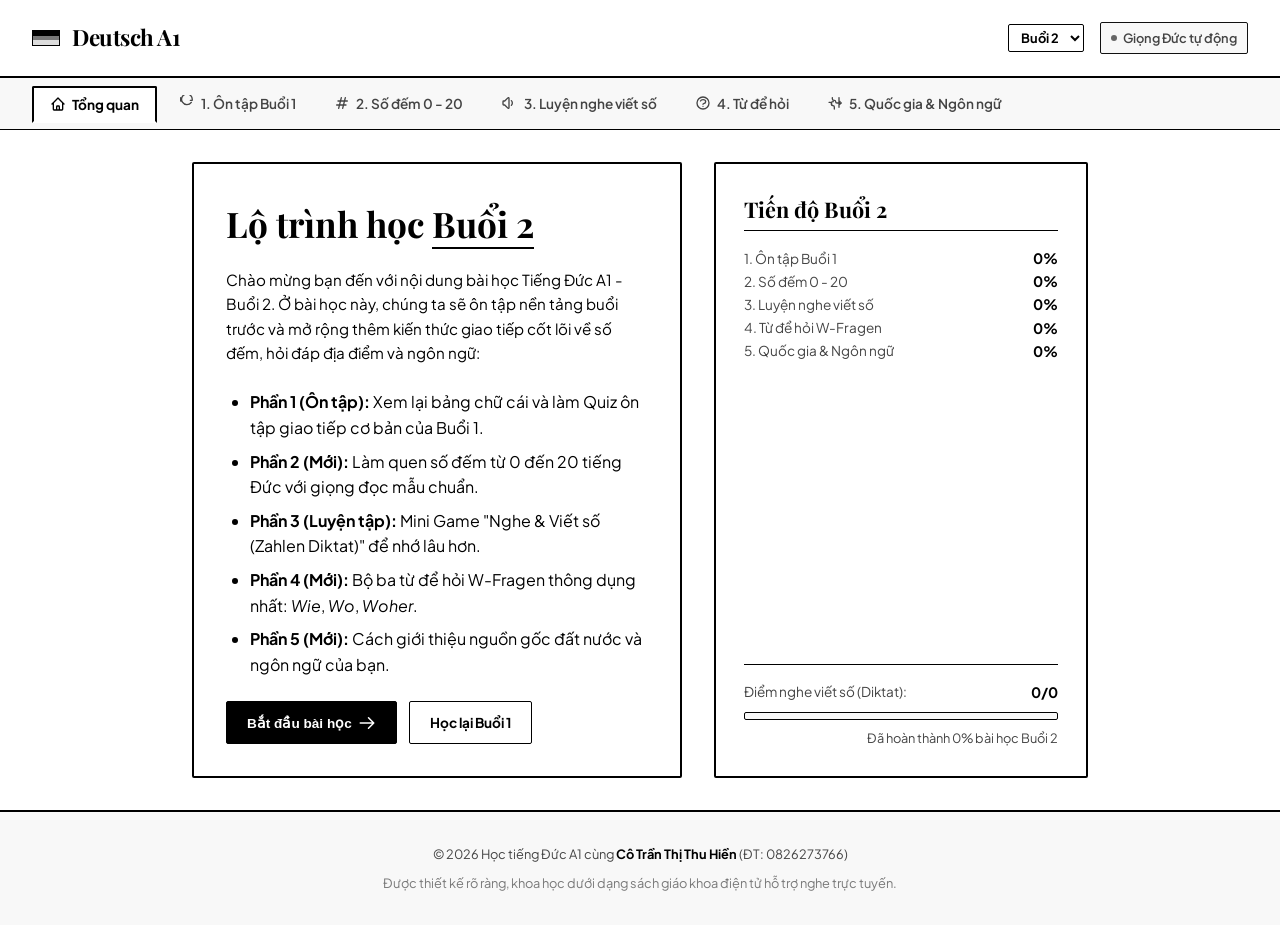
==== buoi2.html @ 59fe1a0d "hoàn thành buổi 2" ====
<!DOCTYPE html>
<html lang="vi">
<head>
  <meta charset="UTF-8">
  <meta name="viewport" content="width=device-width, initial-scale=1.0">
  <title>Học Tiếng Đức A1 - Buổi 2 (Số Đếm & Từ Để Hỏi)</title>
  <meta name="description" content="Tài liệu học tiếng Đức A1 Buổi 2. Ôn tập bài cũ, học số đếm từ 0 đến 20, các từ để hỏi Wie, Wo, Woher, đất nước và ngôn ngữ.">
  <link rel="stylesheet" href="style.css">
  <style>
    /* Additional inline styles for Lesson 2 */
    .grammar-note-box {
      background: var(--bg-highlight);
      border-left: 4px solid #000000;
      padding: 1rem;
      margin: 1.5rem 0;
      border-top: 1px solid var(--border-light);
      border-right: 1px solid var(--border-light);
      border-bottom: 1px solid var(--border-light);
    }
    .grammar-note-title {
      font-weight: 700;
      margin-bottom: 0.5rem;
      font-size: 0.95rem;
      display: flex;
      align-items: center;
      gap: 0.35rem;
    }
    .dictat-box {
      margin-top: 1.5rem;
      background: var(--bg-page);
      border: 2px dashed #000000;
      padding: 1.5rem;
      border-radius: var(--radius-sm);
      text-align: center;
    }
    .dictat-inputs {
      display: flex;
      justify-content: center;
      gap: 0.75rem;
      margin: 1rem 0;
    }
  </style>
</head>
<body>

  <!-- HEADER -->
  <header>
    <div class="logo-container">
      <div class="flag-logo">
        <div class="flag-stripe stripe-black"></div>
        <div class="flag-stripe stripe-red"></div>
        <div class="flag-stripe stripe-gold"></div>
      </div>
      <span class="logo-text">Deutsch A1</span>
    </div>
    <div class="controls-container">
      <!-- Lesson selector dropdown -->
      <select class="form-input" style="padding: 0.25rem 0.5rem; font-size: 0.8rem; font-weight: 700; border: 1.5px solid #000; border-radius: var(--radius-sm); cursor: pointer;" onchange="window.location.href=this.value">
        <option value="index.html">Buổi 1</option>
        <option value="buoi2.html" selected>Buổi 2</option>
      </select>
      <div class="tts-status" id="ttsStatus" title="Trạng thái giọng đọc phát âm chuẩn">
        <span class="tts-indicator"></span> Đang tải giọng đọc...
      </div>
    </div>
  </header>

  <!-- NAVIGATION TABS -->
  <nav class="nav-tabs">
    <button class="tab-btn active" data-tab="dashboard">
      <svg xmlns="http://www.w3.org/2000/svg" width="16" height="16" fill="none" viewBox="0 0 24 24" stroke="currentColor" stroke-width="2">
        <path stroke-linecap="round" stroke-linejoin="round" d="M3 12l2-2m0 0l7-7 7 7M5 10v10a1 1 0 001 1h3m10-11l2 2m-2-2v10a1 1 0 01-1 1h-3m-6 0a1 1 0 001-1v-4a1 1 0 011-1h2a1 1 0 011 1v4a1 1 0 001 1m-6 0h6" />
      </svg>
      Tổng quan
    </button>
    <button class="tab-btn" data-tab="review">
      <svg xmlns="http://www.w3.org/2000/svg" width="16" height="16" fill="none" viewBox="0 0 24 24" stroke="currentColor" stroke-width="2">
        <path stroke-linecap="round" stroke-linejoin="round" d="M4 4v5h.582m15.356 2A8.001 8.001 0 1121.21 8H18.5" />
      </svg>
      1. Ôn tập Buổi 1
    </button>
    <button class="tab-btn" data-tab="numbers">
      <svg xmlns="http://www.w3.org/2000/svg" width="16" height="16" fill="none" viewBox="0 0 24 24" stroke="currentColor" stroke-width="2">
        <path stroke-linecap="round" stroke-linejoin="round" d="M7 20l4-16m2 16l4-16M6 9h14M4 15h14" />
      </svg>
      2. Số đếm 0 - 20
    </button>
    <button class="tab-btn" data-tab="dictat">
      <svg xmlns="http://www.w3.org/2000/svg" width="16" height="16" fill="none" viewBox="0 0 24 24" stroke="currentColor" stroke-width="2">
        <path stroke-linecap="round" stroke-linejoin="round" d="M15.536 8.464a5 5 0 010 7.072M5.586 15H4a1 1 0 01-1-1v-4a1 1 0 011-1h1.586l4.707-4.707C10.923 3.663 12 4.109 12 5v14c0 .891-1.077 1.337-1.707.707L5.586 15z" />
      </svg>
      3. Luyện nghe viết số
    </button>
    <button class="tab-btn" data-tab="wFragen">
      <svg xmlns="http://www.w3.org/2000/svg" width="16" height="16" fill="none" viewBox="0 0 24 24" stroke="currentColor" stroke-width="2">
        <path stroke-linecap="round" stroke-linejoin="round" d="M8.228 9c.549-1.165 2.03-2 3.772-2 2.21 0 4 1.343 4 3 0 1.4-1.278 2.575-3.006 2.907-.542.104-.994.54-.994 1.093m0 3h.01M21 12a9 9 0 11-18 0 9 9 0 0118 0z" />
      </svg>
      4. Từ để hỏi
    </button>
    <button class="tab-btn" data-tab="countries">
      <svg xmlns="http://www.w3.org/2000/svg" width="16" height="16" fill="none" viewBox="0 0 24 24" stroke="currentColor" stroke-width="2">
        <path stroke-linecap="round" stroke-linejoin="round" d="M3.055 11H5a2 2 0 012 2v1a2 2 0 002 2 2 2 0 012 2v2.945M8 3.935V5.5A2.5 2.5 0 0010.5 8h.5a2 2 0 012 2 2 2 0 002 2h2a2.5 2.5 0 002.5-2.5V14a2 2 0 012-2h.055M11 20.055V18a2 2 0 00-2-2h-.5a2 2 0 01-2-2v-1.5a2.5 2.5 0 012.5-2.5h.5m8.5 8.5V3.93" />
      </svg>
      5. Quốc gia & Ngôn ngữ
    </button>
  </nav>

  <!-- MAIN AREA -->
  <main>
    
    <!-- DASHBOARD TAB -->
    <div id="dashboardTab" class="tab-content active">
      <div class="dashboard-grid">
        <div class="welcome-card">
          <h1>Lộ trình học <span>Buổi 2</span></h1>
          <p>Chào mừng bạn đến với nội dung bài học Tiếng Đức A1 - Buổi 2. Ở bài học này, chúng ta sẽ ôn tập nền tảng buổi trước và mở rộng thêm kiến thức giao tiếp cốt lõi về số đếm, hỏi đáp địa điểm và ngôn ngữ:</p>
          
          <ul style="margin-left: 1.5rem; margin-bottom: 1.5rem; display: flex; flex-direction: column; gap: 0.5rem;">
            <li><strong>Phần 1 (Ôn tập):</strong> Xem lại bảng chữ cái và làm Quiz ôn tập giao tiếp cơ bản của Buổi 1.</li>
            <li><strong>Phần 2 (Mới):</strong> Làm quen số đếm từ 0 đến 20 tiếng Đức với giọng đọc mẫu chuẩn.</li>
            <li><strong>Phần 3 (Luyện tập):</strong> Mini Game "Nghe & Viết số (Zahlen Diktat)" để nhớ lâu hơn.</li>
            <li><strong>Phần 4 (Mới):</strong> Bộ ba từ để hỏi W-Fragen thông dụng nhất: <em>Wie</em>, <em>Wo</em>, <em>Woher</em>.</li>
            <li><strong>Phần 5 (Mới):</strong> Cách giới thiệu nguồn gốc đất nước và ngôn ngữ của bạn.</li>
          </ul>

          <div class="welcome-buttons">
            <button class="btn-primary" id="startLearnBtn">
              Bắt đầu bài học
              <svg xmlns="http://www.w3.org/2000/svg" width="18" height="18" fill="none" viewBox="0 0 24 24" stroke="currentColor" stroke-width="2">
                <path stroke-linecap="round" stroke-linejoin="round" d="M14 5l7 7m0 0l-7 7m7-7H3" />
              </svg>
            </button>
            <a href="index.html" class="btn-secondary">Học lại Buổi 1</a>
          </div>
        </div>

        <div class="progress-card">
          <div>
            <h2>Tiến độ Buổi 2</h2>
            <div class="progress-stats">
              <div>
                <div class="stat-row">
                  <span class="stat-label">1. Ôn tập Buổi 1</span>
                  <span class="stat-value" id="progressReview">0%</span>
                </div>
                <div class="stat-row">
                  <span class="stat-label">2. Số đếm 0 - 20</span>
                  <span class="stat-value" id="progressNumbers">0%</span>
                </div>
                <div class="stat-row">
                  <span class="stat-label">3. Luyện nghe viết số</span>
                  <span class="stat-value" id="progressDictatLabel">0%</span>
                </div>
                <div class="stat-row">
                  <span class="stat-label">4. Từ để hỏi W-Fragen</span>
                  <span class="stat-value" id="progressWFragen">0%</span>
                </div>
                <div class="stat-row">
                  <span class="stat-label">5. Quốc gia & Ngôn ngữ</span>
                  <span class="stat-value" id="progressCountries">0%</span>
                </div>
              </div>
            </div>
          </div>
          <div>
            <div class="stat-row" style="margin-top: 1rem; border-top: 1px solid #000000; padding-top: 1rem;">
              <span class="stat-label">Điểm nghe viết số (Diktat):</span>
              <span class="stat-value" id="progressDictat">0/0</span>
            </div>
            <div class="progress-bar-outer">
              <div class="progress-bar-inner" id="mainProgressBar"></div>
            </div>
            <p id="welcomeProgressText" style="font-size: 0.8rem; color: var(--text-muted); margin-top: 0.5rem; text-align: right;">Bạn đã hoàn thành 0% lộ trình</p>
          </div>
        </div>
      </div>
    </div>

    <!-- TAB 1: REVIEW -->
    <div id="reviewTab" class="tab-content">
      <div class="section-title">
        <svg xmlns="http://www.w3.org/2000/svg" width="28" height="28" fill="none" viewBox="0 0 24 24" stroke="currentColor" stroke-width="2">
          <path stroke-linecap="round" stroke-linejoin="round" d="M4 4v5h.582m15.356 2A8.001 8.001 0 1121.21 8H18.5" />
        </svg>
        Ôn tập Bảng chữ cái & Giới thiệu bản thân
      </div>
      <p class="section-subtitle">Hãy dành 5 phút nghe lại bảng chữ cái và ôn tập mẫu câu tự giới thiệu bản thân trước khi vào bài mới.</p>
      
      <h3 style="margin-bottom: 0.75rem; font-family: var(--font-serif);">Bảng chữ cái tiếng Đức</h3>
      <div class="alphabet-grid" id="reviewAlphabetGrid">
        <!-- Injected via app2.js -->
      </div>

      <!-- INTERACTIVE REVIEW QUIZ -->
      <div class="quiz-container" style="margin-top: 2rem; max-width: 100%; border: 2px dashed #000;">
        <div class="quiz-header" style="border-bottom: 1.5px solid #000; margin-bottom: 1rem;">
          <span class="quiz-title" style="font-size: 1.15rem;">Quiz Ôn Tập Nhanh Buổi 1</span>
          <span class="quiz-progress-text" id="reviewQuizProgress" style="font-size: 0.8rem; font-family: monospace;">Câu 1/15</span>
        </div>
        
        <div id="reviewQuizQuestionView">
          <div class="quiz-question-box" style="padding: 0;">
            <div style="display: flex; align-items: center; gap: 0.5rem; margin-bottom: 0.75rem;">
              <p class="quiz-question-text" id="reviewQuizQuestionText" style="font-size: 1.1rem; font-weight: 700; margin: 0;">Loading question...</p>
              <button class="phrase-speak-btn" id="reviewQuizSpeakQ" style="display: none; padding: 0.25rem;">
                <svg xmlns="http://www.w3.org/2000/svg" viewBox="0 0 24 24" fill="none" stroke="currentColor" stroke-width="2" stroke-linecap="round" stroke-linejoin="round" style="width: 12px; height: 12px;">
                  <polygon points="11 5 6 9 2 9 2 15 6 15 11 19 11 5"></polygon>
                </svg>
              </button>
            </div>
            
            <div class="quiz-options" id="reviewQuizOptions">
              <!-- Dynamically populated -->
            </div>
            
            <div class="quiz-feedback" id="reviewQuizFeedback" style="display: none; margin-top: 1rem; padding: 0.75rem;"></div>
          </div>
          
          <div class="quiz-actions" style="margin-top: 1rem; display: flex; justify-content: flex-end;">
            <button class="btn-primary" id="reviewQuizNextBtn" style="display: none;">Câu tiếp theo</button>
          </div>
        </div>

        <!-- Result screen for review quiz -->
        <div id="reviewQuizResultView" class="quiz-result" style="display: none; text-align: center; padding: 1rem 0;">
          <h4 style="font-size: 1.4rem; font-family: var(--font-serif); margin-bottom: 0.5rem;">Kết quả ôn tập</h4>
          <div class="result-score" id="reviewQuizFinalScore" style="font-size: 2.5rem; font-weight: 800; border: 2px solid #000; display: inline-block; padding: 0.25rem 1.5rem; margin-bottom: 0.5rem;">0/15</div>
          <p class="result-feedback-text" id="reviewQuizFeedbackMsg" style="font-size: 0.95rem; margin-bottom: 1rem;">Tuyệt vời!</p>
          <button class="btn-primary" id="reviewQuizRestartBtn" style="margin: 0 auto;">Luyện tập lại</button>
        </div>
      </div>
    </div>

    <!-- TAB 2: NUMBERS -->
    <div id="numbersTab" class="tab-content">
      <div class="section-title">
        <svg xmlns="http://www.w3.org/2000/svg" width="28" height="28" fill="none" viewBox="0 0 24 24" stroke="currentColor" stroke-width="2">
          <path stroke-linecap="round" stroke-linejoin="round" d="M7 20l4-16m2 16l4-16M6 9h14M4 15h14" />
        </svg>
        Số đếm từ 0 đến 20 (Zahlen 0 - 20)
      </div>
      <p class="section-subtitle">Học cách viết và phát âm các số từ 0 tới 20. Bấm vào thẻ số để nghe phát âm mẫu.</p>

      <div class="alphabet-grid" id="numbersGrid">
        <!-- Injected via app2.js -->
      </div>

    </div>

    <!-- TAB 3: DICTAT GAME -->
    <div id="dictatTab" class="tab-content">
      <div class="section-title">
        <svg xmlns="http://www.w3.org/2000/svg" width="28" height="28" fill="none" viewBox="0 0 24 24" stroke="currentColor" stroke-width="2">
          <path stroke-linecap="round" stroke-linejoin="round" d="M15.536 8.464a5 5 0 010 7.072M5.586 15H4a1 1 0 01-1-1v-4a1 1 0 011-1h1.586l4.707-4.707C10.923 3.663 12 4.109 12 5v14c0 .891-1.077 1.337-1.707.707L5.586 15z" />
        </svg>
        Luyện nghe & Viết số (Zahlen Diktat)
      </div>
      <p class="section-subtitle">Luyện tập nghe phát âm và tự gõ lại số bằng chữ số hoặc bằng chữ để ghi nhớ sâu hơn.</p>

      <div class="dictat-box" style="margin-top: 1rem;">
        <h3 class="exercise-title">Mini Game: Nghe & Viết số</h3>
        <p class="exercise-desc">Bấm nút loa để nghe số phát âm ngẫu nhiên bằng tiếng Đức, sau đó điền chữ số hoặc từ tiếng Đức tương ứng để kiểm tra kết quả.</p>
        
        <div class="dictat-inputs">
          <button class="btn-primary" id="dictatPlayBtn" style="padding: 0.5rem 1rem;">
            <svg xmlns="http://www.w3.org/2000/svg" width="16" height="16" fill="none" viewBox="0 0 24 24" stroke="currentColor" stroke-width="2" style="margin-right: 0.25rem;">
              <path stroke-linecap="round" stroke-linejoin="round" d="M15.536 8.464a5 5 0 010 7.072M5.586 15H4a1 1 0 01-1-1v-4a1 1 0 011-1h1.586l4.707-4.707C10.923 3.663 12 4.109 12 5v14c0 .891-1.077 1.337-1.707.707L5.586 15z" />
            </svg>
            Nghe số ngẫu nhiên
          </button>
          
          <input type="text" id="dictatInput" class="form-input" style="width: 150px; text-align: center; font-size: 1.1rem; font-weight: bold;" placeholder="Ví dụ: 7 hoặc sieben" disabled>
          
          <button class="btn-secondary" id="dictatCheckBtn" style="padding: 0.5rem 1rem;" disabled>Kiểm tra</button>
        </div>
        
        <div id="dictatScoreText" style="font-weight: 700; margin-bottom: 0.5rem; font-size: 1.1rem;">Điểm số: 0/0</div>
        <div class="quiz-feedback" id="dictatFeedback" style="display: none; max-width: 500px; margin: 0 auto;"></div>
      </div>
    </div>

    <!-- TAB 3: W-FRAGEN -->
    <div id="wFragenTab" class="tab-content">
      <div class="section-title">
        <svg xmlns="http://www.w3.org/2000/svg" width="28" height="28" fill="none" viewBox="0 0 24 24" stroke="currentColor" stroke-width="2">
          <path stroke-linecap="round" stroke-linejoin="round" d="M8.228 9c.549-1.165 2.03-2 3.772-2 2.21 0 4 1.343 4 3 0 1.4-1.278 2.575-3.006 2.907-.542.104-.994.54-.994 1.093m0 3h.01M21 12a9 9 0 11-18 0 9 9 0 0118 0z" />
        </svg>
        Từ để hỏi: Wie, Wo, Woher (W-Fragen)
      </div>
      <p class="section-subtitle">Cách sử dụng từ để hỏi bắt đầu bằng chữ "W" trong hội thoại cơ bản. Nhấp vào mẫu câu hỏi để nghe cả câu hỏi và trả lời.</p>

      <div class="grammar-note-box">
        <div class="grammar-note-title">
          <svg xmlns="http://www.w3.org/2000/svg" width="16" height="16" fill="none" viewBox="0 0 24 24" stroke="currentColor" stroke-width="2">
            <path stroke-linecap="round" stroke-linejoin="round" d="M13 16h-1v-4h-1m1-4h.01M21 12a9 9 0 11-18 0 9 9 0 0118 0z" />
          </svg>
          Quy tắc ngữ pháp quan trọng: Vị trí của Động từ
        </div>
        <p style="font-size: 0.85rem; line-height: 1.5; color: var(--text-muted);">
          Trong câu hỏi có từ để hỏi (W-Fragen), động từ đã được chia <strong>luôn luôn đứng ở vị trí thứ hai</strong> trong câu. 
          Chủ ngữ (đại từ nhân xưng) sẽ đứng ngay sau động từ (vị trí thứ ba).
          <br>
          <span style="font-family: monospace; font-weight: 700; color: #000;">Ví dụ: Wo (1) + wohnst (2 - Verb) + du (3)?</span>
        </p>
      </div>

      <div class="rules-container" id="wFragenContainer">
        <!-- Injected via app2.js -->
      </div>
    </div>

    <!-- TAB 4: COUNTRIES & LANGUAGES -->
    <div id="countriesTab" class="tab-content">
      <div class="section-title">
        <svg xmlns="http://www.w3.org/2000/svg" width="28" height="28" fill="none" viewBox="0 0 24 24" stroke="currentColor" stroke-width="2">
          <path stroke-linecap="round" stroke-linejoin="round" d="M3.055 11H5a2 2 0 012 2v1a2 2 0 002 2 2 2 0 012 2v2.945M8 3.935V5.5A2.5 2.5 0 0010.5 8h.5a2 2 0 012 2 2 2 0 002 2h2a2.5 2.5 0 002.5-2.5V14a2 2 0 012-2h.055M11 20.055V18a2 2 0 00-2-2h-.5a2 2 0 01-2-2v-1.5a2.5 2.5 0 012.5-2.5h.5m8.5 8.5V3.93" />
        </svg>
        Đất nước & Ngôn ngữ (Länder und Sprachen)
      </div>
      <p class="section-subtitle">Tìm hiểu cách gọi tên quốc gia và ngôn ngữ tương ứng trong tiếng Đức. Bấm vào thẻ để nghe phát âm cả câu ví dụ.</p>

      <div class="grammar-note-box" style="border-left-color: #555555;">
        <div class="grammar-note-title">
          💡 Chú ý giới từ nguồn gốc (Herkunft): "aus" hay "aus der"?
        </div>
        <p style="font-size: 0.85rem; line-height: 1.5; color: var(--text-muted);">
          - Hầu hết các quốc gia trong tiếng Đức không có giống (article). Ta dùng trực tiếp giới từ: <strong>komme aus + [Tên nước]</strong>. (Ví dụ: aus Vietnam, aus Deutschland).
          <br>
          - Một số ít quốc gia có giống cái (feminine), tiêu biểu là <strong>die Schweiz</strong> (Thụy Sĩ) hay <strong>die Türkei</strong> (Thổ Nhĩ Kỳ). Ta phải chia về cách Dativ: <strong>komme aus der Schweiz</strong>.
        </p>
      </div>

      <div class="phrases-grid" id="countriesGrid">
        <!-- Injected via app2.js -->
      </div>

      <!-- DYNAMIC BUILDER FOR COUNTRIES -->
      <div class="exercise-container">
        <h3 class="exercise-title">Tập nói: Giới thiệu quốc gia & ngôn ngữ</h3>
        <p class="exercise-desc">Chọn quốc gia bạn muốn, hệ thống sẽ tự động ghép câu tiếng Đức chuẩn và đọc lên cho bạn luyện nghe.</p>
        
        <div class="form-group" style="max-width: 300px; margin-bottom: 1.25rem;">
          <label class="form-label" for="selectCountry">Chọn quốc gia:</label>
          <select id="selectCountry" class="form-input" style="cursor: pointer;">
            <!-- Options dynamically loaded -->
          </select>
        </div>

        <div class="exercise-preview-box">
          <div class="exercise-preview-header">Câu giới thiệu tiếng Đức hoàn chỉnh:</div>
          <p class="exercise-preview-text" id="builderPreviewText" style="font-family: var(--font-serif);">
            <span id="spanFlag" style="font-size: 1.5rem; vertical-align: middle; border: none; min-width: auto; padding: 0;">🇻🇳</span>
            Ich komme <span id="spanPrep">aus</span> <span id="spanCountry">Vietnam</span>.<br>
            Ich spreche <span id="spanLanguage">Vietnamesisch</span>.
          </p>
          <button class="btn-primary exercise-speak-btn" id="builderSpeakBtn">
            <svg xmlns="http://www.w3.org/2000/svg" width="16" height="16" fill="none" viewBox="0 0 24 24" stroke="currentColor" stroke-width="2">
              <path stroke-linecap="round" stroke-linejoin="round" d="M15.536 8.464a5 5 0 010 7.072M5.586 15H4a1 1 0 01-1-1v-4a1 1 0 011-1h1.586l4.707-4.707C10.923 3.663 12 4.109 12 5v14c0 .891-1.077 1.337-1.707.707L5.586 15z" />
            </svg>
            Phát âm đoạn giới thiệu này
          </button>
        </div>
      </div>
    </div>

  </main>

  <!-- FOOTER -->
  <footer>
    <p>© 2026 Học tiếng Đức A1 cùng <strong>Cô Trần Thị Thu Hiền</strong> (ĐT: 0826273766)</p>
    <p style="margin-top: 0.5rem; font-size: 0.8rem; opacity: 0.7;">Được thiết kế rõ ràng, khoa học dưới dạng sách giáo khoa điện tử hỗ trợ nghe trực tuyến.</p>
  </footer>

  <script src="app2.js"></script>
</body>
</html>
---- style.css ----
/* Minimalist Book-style CSS (Black & White) */
@import url('https://fonts.googleapis.com/css2?family=Plus+Jakarta+Sans:wght@300;400;500;600;700;800&family=Playfair+Display:ital,wght@0,600;0,700;1,400;1,700&display=swap');

:root {
  --font-main: 'Plus Jakarta Sans', sans-serif;
  --font-serif: 'Playfair Display', Georgia, serif;
  
  /* Book Colors - Pure Black & White style */
  --bg-page: #ffffff;
  --bg-box: #ffffff;
  --bg-highlight: #f8f8f8;
  --bg-hover: #f0f0f0;
  
  --border-thick: 2px solid #000000;
  --border-thin: 1px solid #111111;
  --border-light: 1px solid #dddddd;
  
  --text-main: #000000;
  --text-muted: #444444;
  --text-light: #666666;
  
  /* Accent colors only used for clean system states (correct/wrong) */
  --success-bg: #f3faf5;
  --success-border: 1.5px solid #137333;
  --success-text: #137333;
  
  --error-bg: #fdf5f5;
  --error-border: 1.5px solid #c5221f;
  --error-text: #c5221f;
  
  --radius-sm: 2px;
  --radius-md: 4px;
  --radius-lg: 6px;
  
  --transition: all 0.15s ease-in-out;
}

/* Base resets */
* {
  box-sizing: border-box;
  margin: 0;
  padding: 0;
}

body {
  font-family: var(--font-main);
  background-color: var(--bg-page);
  color: var(--text-main);
  min-height: 100vh;
  display: flex;
  flex-direction: column;
  line-height: 1.6;
}

/* Scrollbar */
::-webkit-scrollbar {
  width: 8px;
  height: 8px;
}
::-webkit-scrollbar-track {
  background: var(--bg-page);
}
::-webkit-scrollbar-thumb {
  background: #cccccc;
  border-radius: 4px;
}
::-webkit-scrollbar-thumb:hover {
  background: #333333;
}

/* Hide background decorative gradients */
.decor-gradient {
  display: none !important;
}

/* Header */
header {
  background: var(--bg-page);
  border-bottom: 2px solid #000000;
  padding: 1.25rem 2rem;
  display: flex;
  justify-content: space-between;
  align-items: center;
}

.logo-container {
  display: flex;
  align-items: center;
  gap: 0.75rem;
}

.flag-logo {
  display: flex;
  flex-direction: column;
  width: 28px;
  height: 16px;
  border: 1px solid #000000;
}
.flag-stripe {
  flex: 1;
}
.stripe-black { background-color: #000000; }
.stripe-red { background-color: #777777; }
.stripe-gold { background-color: #dddddd; }

.logo-text {
  font-family: var(--font-serif);
  font-weight: 700;
  font-size: 1.4rem;
  color: var(--text-main);
  letter-spacing: -0.5px;
}

.controls-container {
  display: flex;
  align-items: center;
  gap: 1rem;
}

.tts-status {
  font-size: 0.8rem;
  font-weight: 600;
  color: var(--text-muted);
  display: flex;
  align-items: center;
  gap: 0.4rem;
  background: var(--bg-highlight);
  padding: 0.3rem 0.6rem;
  border: var(--border-thin);
  border-radius: var(--radius-sm);
}
.tts-indicator {
  width: 6px;
  height: 6px;
  border-radius: 50%;
  background-color: #000000;
  display: inline-block;
}

/* Textbook Tabs Layout */
.nav-tabs {
  display: flex;
  overflow-x: auto;
  gap: 0.25rem;
  padding: 0.5rem 2rem;
  background: var(--bg-highlight);
  border-bottom: 1px solid #000000;
  scrollbar-width: none;
}
.nav-tabs::-webkit-scrollbar {
  display: none;
}

.tab-btn {
  background: transparent;
  border: 1px solid transparent;
  color: var(--text-muted);
  padding: 0.5rem 1rem;
  font-family: var(--font-main);
  font-weight: 600;
  font-size: 0.85rem;
  cursor: pointer;
  border-radius: var(--radius-sm) var(--radius-sm) 0 0;
  white-space: nowrap;
  transition: var(--transition);
  display: flex;
  align-items: center;
  gap: 0.4rem;
  text-decoration: none;
}
.tab-btn:hover {
  color: var(--text-main);
  background: var(--bg-hover);
}
.tab-btn.active {
  color: var(--text-main);
  background: var(--bg-page);
  border-top: 2px solid #000000;
  border-left: 2px solid #000000;
  border-right: 2px solid #000000;
  border-bottom: 2px solid var(--bg-page); /* Merge with the active page content block */
  font-weight: 700;
  margin-bottom: -2px; /* Pull down slightly to cover the nav border line */
  z-index: 2;
}

/* Main content */
main {
  flex: 1;
  max-width: 960px;
  width: 100%;
  margin: 0 auto;
  padding: 2rem;
}

.tab-content {
  display: none;
  animation: none; /* simple display transition */
}
.tab-content.active {
  display: block;
}

/* Book Sections styling */
.section-title {
  font-family: var(--font-serif);
  font-size: 1.8rem;
  font-weight: 700;
  margin-top: 0.5rem;
  margin-bottom: 0.5rem;
  border-bottom: 2px solid #000000;
  padding-bottom: 0.4rem;
  display: flex;
  align-items: center;
  gap: 0.5rem;
  color: var(--text-main);
}
.section-title svg {
  width: 20px;
  height: 20px;
}
.section-subtitle {
  color: var(--text-muted);
  margin-bottom: 1.75rem;
  font-size: 0.95rem;
  font-style: italic;
}

/* Dashboard / Summary Layout */
.dashboard-grid {
  display: grid;
  grid-template-columns: 1.7fr 1.3fr;
  gap: 2rem;
}
@media (max-width: 768px) {
  .dashboard-grid {
    grid-template-columns: 1fr;
    gap: 1.5rem;
  }
}

.welcome-card {
  background: var(--bg-page);
  border: 2px solid #000000;
  border-radius: var(--radius-sm);
  padding: 2rem;
}
.welcome-card h1 {
  font-family: var(--font-serif);
  font-size: 2.2rem;
  margin-bottom: 1rem;
}
.welcome-card h1 span {
  border-bottom: 2px double #000000;
}
.welcome-card p {
  font-size: 0.95rem;
  margin-bottom: 1.5rem;
  line-height: 1.6;
}

.welcome-buttons {
  display: flex;
  gap: 0.75rem;
  flex-wrap: wrap;
}

.btn-primary {
  background: #000000;
  color: #ffffff;
  border: 1.5px solid #000000;
  padding: 0.6rem 1.25rem;
  font-weight: 700;
  font-size: 0.85rem;
  cursor: pointer;
  border-radius: var(--radius-sm);
  display: flex;
  align-items: center;
  gap: 0.4rem;
  transition: var(--transition);
  text-decoration: none;
}
.btn-primary:hover {
  background: var(--bg-hover);
  color: #000000;
}

.btn-secondary {
  background: transparent;
  color: #000000;
  border: 1.5px solid #000000;
  padding: 0.6rem 1.25rem;
  font-weight: 700;
  font-size: 0.85rem;
  cursor: pointer;
  border-radius: var(--radius-sm);
  transition: var(--transition);
  text-decoration: none;
}
.btn-secondary:hover {
  background: var(--bg-hover);
}

.progress-card {
  background: var(--bg-page);
  border: 2px solid #000000;
  border-radius: var(--radius-sm);
  padding: 1.75rem;
  display: flex;
  flex-direction: column;
  justify-content: space-between;
}
.progress-card h2 {
  font-family: var(--font-serif);
  font-size: 1.35rem;
  margin-bottom: 1rem;
  border-bottom: 1px solid #000000;
  padding-bottom: 0.25rem;
}
.progress-stats {
  display: flex;
  flex-direction: column;
  gap: 0.75rem;
}
.stat-row {
  display: flex;
  justify-content: space-between;
  align-items: center;
}
.stat-label {
  color: var(--text-muted);
  font-size: 0.85rem;
}
.stat-value {
  font-weight: 700;
  font-size: 0.9rem;
}
.progress-bar-outer {
  background: var(--bg-highlight);
  height: 8px;
  border: 1.5px solid #000000;
  border-radius: var(--radius-sm);
  overflow: hidden;
  margin-top: 0.5rem;
}
.progress-bar-inner {
  height: 100%;
  background-color: #000000;
  width: 0%;
  transition: width 0.5s ease;
}

/* SECTION 1: ALPHABET */
.alphabet-grid {
  display: grid;
  grid-template-columns: repeat(auto-fill, minmax(100px, 1fr));
  gap: 0.5rem;
  margin-bottom: 1.5rem;
}

.letter-card {
  background: var(--bg-page);
  border: 1.5px solid #000000;
  border-radius: var(--radius-sm);
  padding: 1rem 0.25rem;
  display: flex;
  flex-direction: column;
  align-items: center;
  cursor: pointer;
  position: relative;
  transition: var(--transition);
}
.letter-card:hover {
  background: var(--bg-hover);
  transform: translateY(-1px);
}
.letter-card .chars {
  font-family: var(--font-serif);
  font-size: 1.75rem;
  font-weight: 700;
  color: var(--text-main);
  margin-bottom: 0.25rem;
}
.letter-card .ipa {
  font-size: 0.8rem;
  color: var(--text-muted);
  font-family: monospace;
}
.letter-card .play-icon {
  position: absolute;
  right: 4px;
  top: 4px;
  color: var(--text-light);
}
.letter-card svg {
  width: 10px;
  height: 10px;
}

/* Pronouns Table (Grammar style) */
.pronoun-section {
  margin-bottom: 2rem;
  background: var(--bg-highlight);
  border: 1.5px solid #000000;
  padding: 1.5rem;
  border-radius: var(--radius-sm);
}
.pronoun-section h3 {
  font-family: var(--font-serif);
  font-size: 1.25rem;
  margin-bottom: 0.75rem;
  border-bottom: 1.5px solid #000000;
  padding-bottom: 0.25rem;
}
.pronoun-table {
  width: 100%;
  border-collapse: collapse;
  margin-top: 0.5rem;
}
.pronoun-table th, .pronoun-table td {
  border: 1px solid #bbbbbb;
  padding: 0.5rem 0.75rem;
  text-align: left;
  font-size: 0.9rem;
}
.pronoun-table th {
  background: var(--bg-hover);
  font-weight: 700;
}
.pronoun-table td strong {
  font-family: var(--font-serif);
  font-size: 1.05rem;
}

/* SECTION 2: VERB CONJUGATION */
.conjugation-container {
  display: grid;
  grid-template-columns: 1fr 1fr;
  gap: 2rem;
}
@media (max-width: 768px) {
  .conjugation-container {
    grid-template-columns: 1fr;
    gap: 1.5rem;
  }
}

.verb-card {
  background: var(--bg-page);
  border: 1.5px solid #000000;
  border-radius: var(--radius-sm);
  padding: 1.5rem;
}

.verb-header {
  display: flex;
  justify-content: space-between;
  align-items: baseline;
  border-bottom: 2px solid #000000;
  padding-bottom: 0.5rem;
  margin-bottom: 1rem;
}
.verb-title {
  font-family: var(--font-serif);
  font-size: 1.4rem;
  font-weight: 700;
}
.verb-meaning {
  font-size: 0.85rem;
  color: var(--text-muted);
  font-style: italic;
}

.conjugation-list {
  display: flex;
  flex-direction: column;
}

.conjugation-row {
  display: grid;
  grid-template-columns: 1fr 1.5fr 0.2fr;
  align-items: center;
  padding: 0.6rem 0.75rem;
  border-bottom: 1px solid var(--border-light);
  cursor: pointer;
  transition: var(--transition);
}
.conjugation-row:last-child {
  border-bottom: none;
}
.conjugation-row:hover {
  background: var(--bg-hover);
}

.pronoun {
  font-size: 0.9rem;
  color: var(--text-muted);
}
.verb-form {
  font-weight: 700;
  font-size: 1rem;
  font-family: monospace;
}
.conjugation-row .row-play {
  justify-self: end;
  color: var(--text-light);
}
.conjugation-row svg {
  width: 12px;
  height: 12px;
}

/* SECTION 3: PHRASES & INTERACTIVE EXERCISE */
.phrases-tabs {
  display: flex;
  gap: 0.25rem;
  margin-bottom: 1.25rem;
  flex-wrap: wrap;
  border-bottom: 1px solid #000000;
  padding-bottom: 0.4rem;
}
.phrase-tab-btn {
  background: transparent;
  border: 1px solid #bbbbbb;
  color: var(--text-muted);
  padding: 0.35rem 0.75rem;
  border-radius: var(--radius-sm);
  cursor: pointer;
  font-size: 0.8rem;
  font-weight: 600;
  transition: var(--transition);
}
.phrase-tab-btn:hover {
  background: var(--bg-hover);
  color: var(--text-main);
}
.phrase-tab-btn.active {
  background: #000000;
  color: #ffffff;
  border-color: #000000;
}

.phrases-grid {
  display: grid;
  grid-template-columns: 1fr 1fr;
  gap: 0.75rem;
  margin-bottom: 2.5rem;
}
@media (max-width: 768px) {
  .phrases-grid {
    grid-template-columns: 1fr;
  }
}

.phrase-card {
  background: var(--bg-page);
  border: 1px solid #000000;
  border-radius: var(--radius-sm);
  padding: 1rem;
  display: flex;
  justify-content: space-between;
  align-items: center;
  cursor: pointer;
  transition: var(--transition);
}
.phrase-card:hover {
  background: var(--bg-hover);
}
.phrase-info {
  display: flex;
  flex-direction: column;
}
.phrase-german {
  font-size: 1.05rem;
  font-weight: 700;
}
.phrase-vietnamese {
  font-size: 0.85rem;
  color: var(--text-muted);
}
.phrase-speak-btn {
  background: transparent;
  border: 1px solid #bbbbbb;
  color: var(--text-light);
  padding: 0.35rem;
  border-radius: var(--radius-sm);
  display: flex;
  align-items: center;
  justify-content: center;
  cursor: pointer;
}
.phrase-card:hover .phrase-speak-btn {
  border-color: #000000;
  color: #000000;
}
.phrase-speak-btn svg {
  width: 12px;
  height: 12px;
}

/* Aufgabe 1 Form (Textbook Fill-in Exercise) */
.exercise-container {
  background: var(--bg-page);
  border: 2px dashed #000000;
  padding: 2rem;
  border-radius: var(--radius-sm);
  margin-top: 2rem;
}
.exercise-title {
  font-family: var(--font-serif);
  font-size: 1.4rem;
  font-weight: 700;
  margin-bottom: 0.5rem;
  border-bottom: 1.5px solid #000000;
  padding-bottom: 0.25rem;
}
.exercise-desc {
  font-size: 0.85rem;
  color: var(--text-muted);
  margin-bottom: 1.25rem;
  font-style: italic;
}
.exercise-inputs-grid {
  display: grid;
  grid-template-columns: 1fr 1fr;
  gap: 1rem;
  margin-bottom: 1.5rem;
}
@media (max-width: 600px) {
  .exercise-inputs-grid {
    grid-template-columns: 1fr;
  }
}
.form-group {
  display: flex;
  flex-direction: column;
  gap: 0.35rem;
}
.form-label {
  font-size: 0.85rem;
  font-weight: 700;
}
.form-input {
  border: 1.5px solid #000000;
  padding: 0.5rem;
  font-size: 0.9rem;
  border-radius: var(--radius-sm);
  font-family: var(--font-main);
  background: var(--bg-page);
  color: var(--text-main);
}
.form-input:focus {
  background: var(--bg-highlight);
  outline: none;
}

.exercise-preview-box {
  background: var(--bg-highlight);
  border: 1px solid #000000;
  padding: 1.5rem;
  border-radius: var(--radius-sm);
  position: relative;
}
.exercise-preview-header {
  font-size: 0.8rem;
  font-weight: 700;
  text-transform: uppercase;
  letter-spacing: 0.5px;
  color: var(--text-light);
  margin-bottom: 0.5rem;
}
.exercise-preview-text {
  font-family: var(--font-serif);
  font-size: 1.2rem;
  line-height: 1.8;
  white-space: pre-line;
}
.exercise-preview-text span {
  border-bottom: 1.5px solid #000000;
  padding: 0 4px;
  font-weight: 700;
  display: inline-block;
  min-width: 80px;
  text-align: center;
}
.exercise-speak-btn {
  margin-top: 1rem;
}

/* SECTION 4: PRONUNCIATION */
.rules-container {
  display: grid;
  grid-template-columns: 1fr 1fr;
  gap: 2rem;
}
@media (max-width: 768px) {
  .rules-container {
    grid-template-columns: 1fr;
    gap: 1.5rem;
  }
}

.rule-card {
  background: var(--bg-page);
  border: 1.5px solid #000000;
  border-radius: var(--radius-sm);
  padding: 1.5rem;
}
.rule-header {
  display: flex;
  justify-content: space-between;
  align-items: center;
  border-bottom: 2px solid #000000;
  padding-bottom: 0.4rem;
  margin-bottom: 0.75rem;
}
.rule-combo {
  font-family: var(--font-serif);
  font-size: 1.5rem;
  font-weight: 700;
}
.rule-sound {
  font-size: 0.85rem;
  background: var(--bg-highlight);
  border: 1px solid #111111;
  padding: 0.15rem 0.4rem;
  border-radius: var(--radius-sm);
  font-weight: 700;
}
.rule-description {
  font-size: 0.9rem;
  color: var(--text-muted);
  margin-bottom: 1rem;
}
.rule-examples {
  display: flex;
  flex-direction: column;
  gap: 0.4rem;
  border-top: 1px solid var(--border-light);
  padding-top: 0.75rem;
}
.rule-example-item {
  display: flex;
  justify-content: space-between;
  align-items: center;
  padding: 0.35rem 0.6rem;
  border: 1px solid #cccccc;
  border-radius: var(--radius-sm);
  cursor: pointer;
  transition: var(--transition);
}
.rule-example-item:hover {
  background: var(--bg-hover);
  border-color: #000000;
}
.example-word {
  font-weight: 700;
  font-size: 0.9rem;
}
.example-meaning {
  font-size: 0.8rem;
  color: var(--text-light);
}
.example-speak {
  color: var(--text-light);
}
.rule-example-item svg {
  width: 10px;
  height: 10px;
}

/* SECTION 5: QUIZ */
.quiz-container {
  max-width: 600px;
  margin: 0 auto;
  background: var(--bg-page);
  border: 2px solid #000000;
  border-radius: var(--radius-sm);
  padding: 2rem;
}

.quiz-header {
  display: flex;
  justify-content: space-between;
  align-items: center;
  margin-bottom: 1.5rem;
  border-bottom: 2px solid #000000;
  padding-bottom: 0.5rem;
}
.quiz-title {
  font-family: var(--font-serif);
  font-size: 1.3rem;
  font-weight: 700;
}
.quiz-progress-text {
  font-size: 0.85rem;
  font-family: monospace;
}

.quiz-question-box {
  margin-bottom: 1.5rem;
}
.quiz-question-text {
  font-size: 1.15rem;
  font-weight: 600;
  margin-bottom: 1.25rem;
}

.quiz-options {
  display: flex;
  flex-direction: column;
  gap: 0.5rem;
}

.option-btn {
  background: var(--bg-page);
  border: 1.5px solid #000000;
  color: var(--text-main);
  padding: 0.75rem 1rem;
  border-radius: var(--radius-sm);
  cursor: pointer;
  font-family: var(--font-main);
  font-size: 0.95rem;
  text-align: left;
  display: flex;
  justify-content: space-between;
  align-items: center;
  transition: var(--transition);
}
.option-btn:hover:not(:disabled) {
  background: var(--bg-hover);
}

/* Simple high-contrast quiz colors */
.option-btn.correct {
  background: var(--success-bg) !important;
  border-color: var(--success-text) !important;
  color: var(--success-text) !important;
  font-weight: 700;
}
.option-btn.wrong {
  background: var(--error-bg) !important;
  border-color: var(--error-text) !important;
  color: var(--error-text) !important;
}

.quiz-feedback {
  margin-top: 1rem;
  padding: 0.8rem;
  border-radius: var(--radius-sm);
  font-weight: 600;
  font-size: 0.85rem;
  display: none;
}
.quiz-feedback.correct {
  display: block;
  background: var(--success-bg);
  border: var(--success-border);
  color: var(--success-text);
}
.quiz-feedback.wrong {
  display: block;
  background: var(--error-bg);
  border: var(--error-border);
  color: var(--error-text);
}

.quiz-actions {
  display: flex;
  justify-content: flex-end;
  margin-top: 1.25rem;
}

.quiz-result {
  text-align: center;
}
.result-score {
  font-family: var(--font-serif);
  font-size: 3.5rem;
  font-weight: 700;
  margin: 0.75rem 0;
}
.result-feedback-text {
  font-size: 1rem;
  margin-bottom: 1.5rem;
  color: var(--text-muted);
}

/* Footer styling */
footer {
  border-top: 2px solid #000000;
  background: var(--bg-highlight);
  padding: 2rem;
  text-align: center;
  font-size: 0.8rem;
  color: var(--text-muted);
}
footer strong {
  color: #000000;
}

/* Mobile optimizations */
@media (max-width: 600px) {
  header {
    padding: 1rem;
    flex-direction: column;
    gap: 0.75rem;
    align-items: flex-start;
  }
  .nav-tabs {
    padding: 0.5rem 1rem;
  }
  main {
    padding: 1rem;
  }
  .welcome-card {
    padding: 1.25rem;
  }
  .welcome-card h1 {
    font-size: 1.8rem;
  }
  .quiz-container {
    padding: 1.25rem 1rem;
  }
}
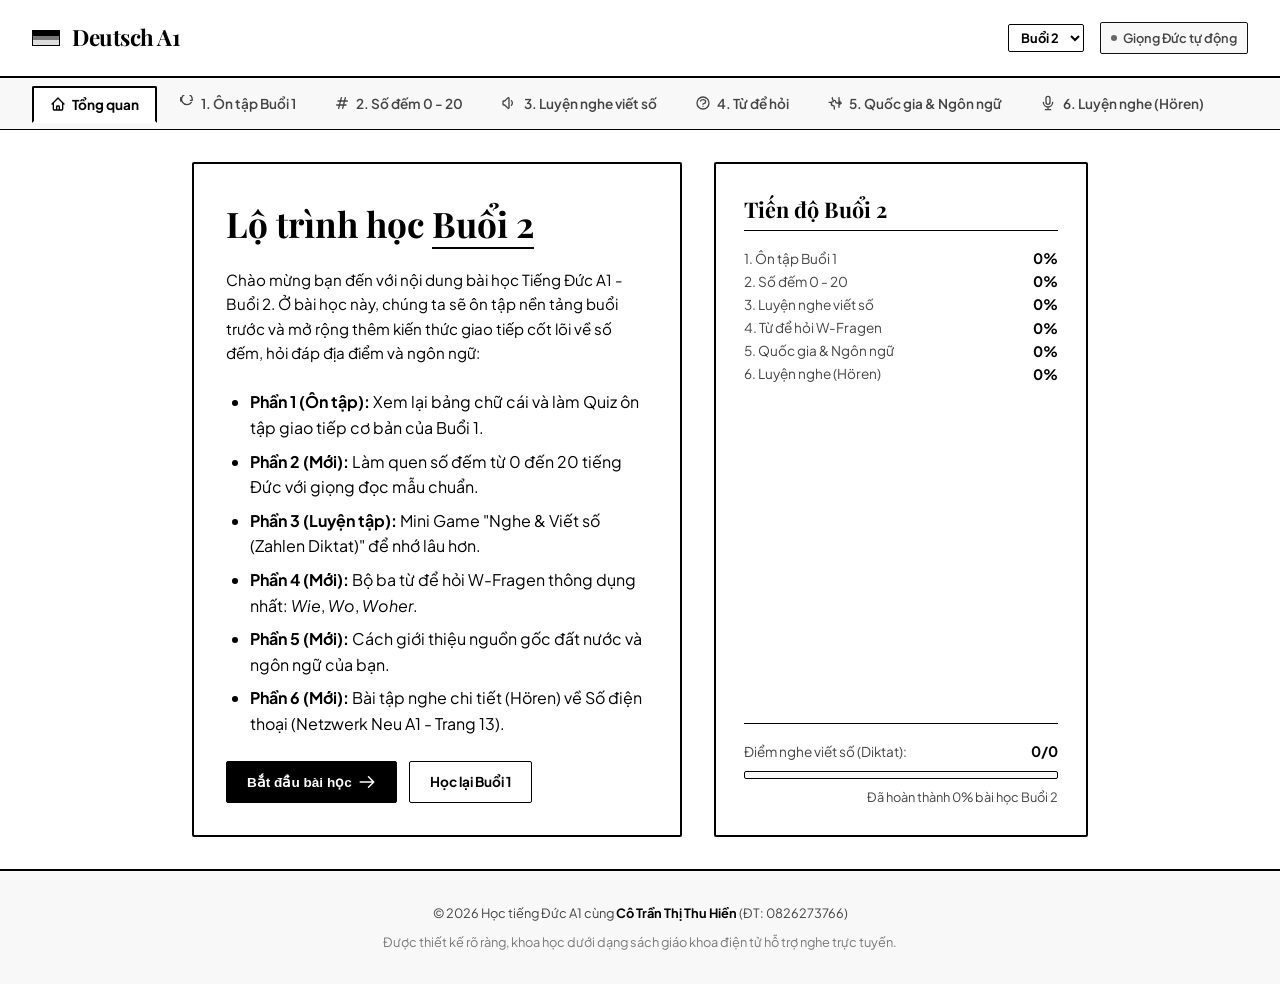
==== commit 562da538: "buổi 2" ====
--- a/buoi2.html
+++ b/buoi2.html
@@ -103,6 +103,12 @@
       </svg>
       5. Quốc gia & Ngôn ngữ
     </button>
+    <button class="tab-btn" data-tab="listening">
+      <svg xmlns="http://www.w3.org/2000/svg" width="16" height="16" fill="none" viewBox="0 0 24 24" stroke="currentColor" stroke-width="2">
+        <path stroke-linecap="round" stroke-linejoin="round" d="M19 11a7 7 0 01-7 7m0 0a7 7 0 01-7-7m7 7v4m0 0H8m4 0h4m-4-8a3 3 0 01-3-3V5a3 3 0 116 0v6a3 3 0 01-3 3z" />
+      </svg>
+      6. Luyện nghe (Hören)
+    </button>
   </nav>
 
   <!-- MAIN AREA -->
@@ -121,6 +127,7 @@
             <li><strong>Phần 3 (Luyện tập):</strong> Mini Game "Nghe & Viết số (Zahlen Diktat)" để nhớ lâu hơn.</li>
             <li><strong>Phần 4 (Mới):</strong> Bộ ba từ để hỏi W-Fragen thông dụng nhất: <em>Wie</em>, <em>Wo</em>, <em>Woher</em>.</li>
             <li><strong>Phần 5 (Mới):</strong> Cách giới thiệu nguồn gốc đất nước và ngôn ngữ của bạn.</li>
+            <li><strong>Phần 6 (Mới):</strong> Bài tập nghe chi tiết (Hören) về Số điện thoại (Netzwerk Neu A1 - Trang 13).</li>
           </ul>
 
           <div class="welcome-buttons">
@@ -158,6 +165,10 @@
                 <div class="stat-row">
                   <span class="stat-label">5. Quốc gia & Ngôn ngữ</span>
                   <span class="stat-value" id="progressCountries">0%</span>
+                </div>
+                <div class="stat-row">
+                  <span class="stat-label">6. Luyện nghe (Hören)</span>
+                  <span class="stat-value" id="progressListening">0%</span>
                 </div>
               </div>
             </div>
@@ -363,6 +374,115 @@
       </div>
     </div>
 
+    </div>
+
+    <!-- TAB 6: LISTENING (HÖREN) -->
+    <div id="listeningTab" class="tab-content">
+      <div class="section-title">
+        <svg xmlns="http://www.w3.org/2000/svg" width="28" height="28" fill="none" viewBox="0 0 24 24" stroke="currentColor" stroke-width="2">
+          <path stroke-linecap="round" stroke-linejoin="round" d="M19 11a7 7 0 01-7 7m0 0a7 7 0 01-7-7m7 7v4m0 0H8m4 0h4m-4-8a3 3 0 01-3-3V5a3 3 0 116 0v6a3 3 0 01-3 3z" />
+        </svg>
+        Bài tập luyện nghe (Hörübungen - Trang 13 & 14)
+      </div>
+      <p class="section-subtitle">Nghe hội thoại thực tế từ giáo trình Netzwerk Neu A1. Bấm nút phát âm thanh, ghi lại thông tin rồi kiểm tra đáp án.</p>
+
+      <div class="dashboard-grid" style="grid-template-columns: 1fr 1fr; gap: 1.5rem; margin-top: 1.5rem;">
+        
+        <!-- BLOCK 1: TELEFONNUMMERN (Bài 6b) -->
+        <div class="exercise-container" style="margin: 0;">
+          <h3 class="exercise-title" style="display: flex; align-items: center; gap: 0.5rem; border-bottom: 2px solid #000; padding-bottom: 0.5rem;">
+            <svg xmlns="http://www.w3.org/2000/svg" width="20" height="20" fill="none" viewBox="0 0 24 24" stroke="currentColor" stroke-width="2">
+              <path stroke-linecap="round" stroke-linejoin="round" d="M3 5a2 2 0 012-2h3.28a1 1 0 01.94.725l.548 2.2a1 1 0 01-.321.988l-1.305.98a10.582 10.582 0 004.872 4.872l.98-1.305a1 1 0 01.988-.321l2.2.548a1 1 0 01.725.94V19a2 2 0 01-2 2h-1C9.716 21 3 14.284 3 6V5z" />
+            </svg>
+            6b. Notieren Sie die Handynummern
+          </h3>
+          <p class="exercise-desc">Nghe hội thoại hỏi đáp và ghi lại số điện thoại di động (Handynummer) của Herr Klein và Frau Groß (Trang 13).</p>
+          
+          <!-- HERR KLEIN -->
+          <div style="margin-bottom: 1.5rem; background: var(--bg-highlight); padding: 1rem; border: 1.5px solid #000; border-radius: 4px;">
+            <div style="display: flex; justify-content: space-between; align-items: center; margin-bottom: 0.5rem;">
+              <strong style="font-size: 1.05rem;">Herr Klein:</strong>
+              <button class="btn-primary" id="listenKleinBtn" style="padding: 0.35rem 0.75rem; font-size: 0.85rem;">
+                🔊 Nghe số ĐT Herr Klein
+              </button>
+            </div>
+            <input type="text" id="inputKlein" class="form-input" placeholder="Nhập số điện thoại nghe được..." style="width: 100%; text-align: center; font-family: monospace; font-size: 1.1rem; letter-spacing: 1px;">
+            <div id="feedbackKlein" class="quiz-feedback" style="display: none; margin-top: 0.5rem; text-align: left;"></div>
+          </div>
+
+          <!-- FRAU GROSS -->
+          <div style="background: var(--bg-highlight); padding: 1rem; border: 1.5px solid #000; border-radius: 4px;">
+            <div style="display: flex; justify-content: space-between; align-items: center; margin-bottom: 0.5rem;">
+              <strong style="font-size: 1.05rem;">Frau Groß:</strong>
+              <button class="btn-primary" id="listenGrossBtn" style="padding: 0.35rem 0.75rem; font-size: 0.85rem;">
+                🔊 Nghe số ĐT Frau Groß
+              </button>
+            </div>
+            <input type="text" id="inputGross" class="form-input" placeholder="Nhập số điện thoại nghe được..." style="width: 100%; text-align: center; font-family: monospace; font-size: 1.1rem; letter-spacing: 1px;">
+            <div id="feedbackGross" class="quiz-feedback" style="display: none; margin-top: 0.5rem; text-align: left;"></div>
+          </div>
+        </div>
+
+        <!-- BLOCK 2: SZENE 3 - UND DEINE NUMMER? (Bài 11) -->
+        <div class="exercise-container" style="margin: 0;">
+          <h3 class="exercise-title" style="display: flex; align-items: center; gap: 0.5rem; border-bottom: 2px solid #000; padding-bottom: 0.5rem;">
+            <svg xmlns="http://www.w3.org/2000/svg" width="20" height="20" fill="none" viewBox="0 0 24 24" stroke="currentColor" stroke-width="2">
+              <path stroke-linecap="round" stroke-linejoin="round" d="M15 10l4.553-2.276A1 1 0 0121 8.618v6.764a1 1 0 01-1.447.894L15 14M5 18h8a2 2 0 002-2V8a2 2 0 00-2-2H5a2 2 0 00-2 2v8a2 2 0 002 2z" />
+            </svg>
+            11. Und deine Nummer? (Szene 3)
+          </h3>
+          <p class="exercise-desc">Nghe hội thoại phim ngắn (Szene 3), ghi lại số điện thoại của Max, Anna và họ của Bea (Trang 14).</p>
+          
+          <!-- MAX -->
+          <div style="margin-bottom: 1rem; background: var(--bg-highlight); padding: 0.75rem; border: 1.5px solid #000; border-radius: 4px;">
+            <div style="display: flex; justify-content: space-between; align-items: center; margin-bottom: 0.5rem;">
+              <strong style="font-size: 0.95rem;">Max (Handynummer):</strong>
+              <button class="btn-primary" id="listenMaxBtn" style="padding: 0.25rem 0.5rem; font-size: 0.75rem;">
+                🔊 Nghe số ĐT Max
+              </button>
+            </div>
+            <input type="text" id="inputMax" class="form-input" placeholder="01..." style="width: 100%; text-align: center; font-family: monospace; font-size: 1rem; letter-spacing: 1px;">
+            <div id="feedbackMax" class="quiz-feedback" style="display: none; margin-top: 0.25rem; text-align: left;"></div>
+          </div>
+
+          <!-- ANNA -->
+          <div style="margin-bottom: 1rem; background: var(--bg-highlight); padding: 0.75rem; border: 1.5px solid #000; border-radius: 4px;">
+            <div style="display: flex; justify-content: space-between; align-items: center; margin-bottom: 0.5rem;">
+              <strong style="font-size: 0.95rem;">Anna (Handynummer):</strong>
+              <button class="btn-primary" id="listenAnnaBtn" style="padding: 0.25rem 0.5rem; font-size: 0.75rem;">
+                🔊 Nghe số ĐT Anna
+              </button>
+            </div>
+            <input type="text" id="inputAnna" class="form-input" placeholder="Nhập số điện thoại..." style="width: 100%; text-align: center; font-family: monospace; font-size: 1rem; letter-spacing: 1px;">
+            <div id="feedbackAnna" class="quiz-feedback" style="display: none; margin-top: 0.25rem; text-align: left;"></div>
+          </div>
+
+          <!-- BEA KRETSCHMAR -->
+          <div style="background: var(--bg-highlight); padding: 0.75rem; border: 1.5px solid #000; border-radius: 4px;">
+            <div style="display: flex; justify-content: space-between; align-items: center; margin-bottom: 0.5rem;">
+              <strong style="font-size: 0.95rem;">Bea (Nachname):</strong>
+              <button class="btn-primary" id="listenBeaBtn" style="padding: 0.25rem 0.5rem; font-size: 0.75rem;">
+                🔊 Nghe họ Bea
+              </button>
+            </div>
+            <input type="text" id="inputBea" class="form-input" placeholder="K..." style="width: 100%; text-align: center; font-size: 0.95rem;">
+            <div id="feedbackBea" class="quiz-feedback" style="display: none; margin-top: 0.25rem; text-align: left;"></div>
+          </div>
+        </div>
+
+      </div>
+
+      <!-- MAIN ACTION BUTTONS FOR LISTENING PRACTICE -->
+      <div style="text-align: center; margin-top: 2rem;">
+        <button class="btn-primary" id="checkListeningBtn" style="padding: 0.75rem 2rem; font-size: 1.1rem; margin: 0 auto 0.75rem;">
+          Kiểm tra kết quả nghe
+        </button>
+        <button class="btn-secondary" id="resetListeningBtn" style="padding: 0.5rem 1.5rem; font-size: 0.95rem; margin: 0 auto; display: block;">
+          Làm lại bài nghe
+        </button>
+      </div>
+
+    </div>
   </main>
 
   <!-- FOOTER -->
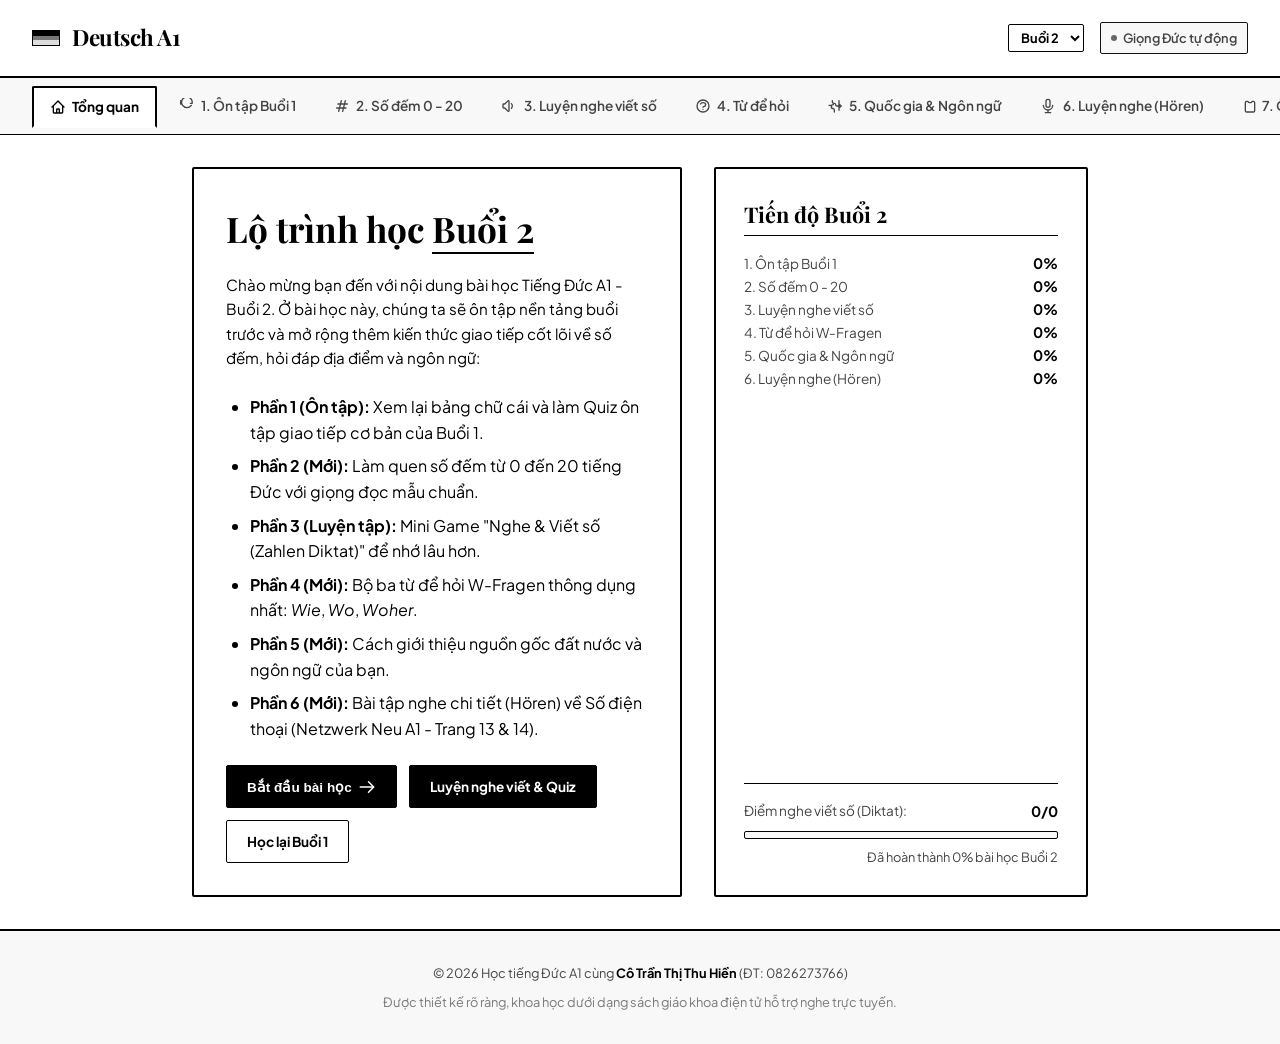
==== commit 42cd173d: "quiz" ====
--- a/buoi2.html
+++ b/buoi2.html
@@ -109,6 +109,12 @@
       </svg>
       6. Luyện nghe (Hören)
     </button>
+    <a href="quizbuoi2.html" class="tab-btn" style="text-decoration: none; display: inline-flex; align-items: center; gap: 0.25rem;">
+      <svg xmlns="http://www.w3.org/2000/svg" width="16" height="16" fill="none" viewBox="0 0 24 24" stroke="currentColor" stroke-width="2">
+        <path stroke-linecap="round" stroke-linejoin="round" d="M9 5H7a2 2 0 00-2 2v12a2 2 0 002 2h10a2 2 0 002-2V7a2 2 0 00-2-2h-2M9 5a2 2 0 002 2h2a2 2 0 002-2" />
+      </svg>
+      7. Ôn tập & Nghe viết (Quiz)
+    </a>
   </nav>
 
   <!-- MAIN AREA -->
@@ -127,7 +133,7 @@
             <li><strong>Phần 3 (Luyện tập):</strong> Mini Game "Nghe & Viết số (Zahlen Diktat)" để nhớ lâu hơn.</li>
             <li><strong>Phần 4 (Mới):</strong> Bộ ba từ để hỏi W-Fragen thông dụng nhất: <em>Wie</em>, <em>Wo</em>, <em>Woher</em>.</li>
             <li><strong>Phần 5 (Mới):</strong> Cách giới thiệu nguồn gốc đất nước và ngôn ngữ của bạn.</li>
-            <li><strong>Phần 6 (Mới):</strong> Bài tập nghe chi tiết (Hören) về Số điện thoại (Netzwerk Neu A1 - Trang 13).</li>
+            <li><strong>Phần 6 (Mới):</strong> Bài tập nghe chi tiết (Hören) về Số điện thoại (Netzwerk Neu A1 - Trang 13 & 14).</li>
           </ul>
 
           <div class="welcome-buttons">
@@ -137,6 +143,9 @@
                 <path stroke-linecap="round" stroke-linejoin="round" d="M14 5l7 7m0 0l-7 7m7-7H3" />
               </svg>
             </button>
+            <a href="quizbuoi2.html" class="btn-primary" style="background-color: #000; border-color: #000; text-decoration: none; display: inline-flex; align-items: center; justify-content: center; gap: 0.25rem;">
+              Luyện nghe viết & Quiz
+            </a>
             <a href="index.html" class="btn-secondary">Học lại Buổi 1</a>
           </div>
         </div>
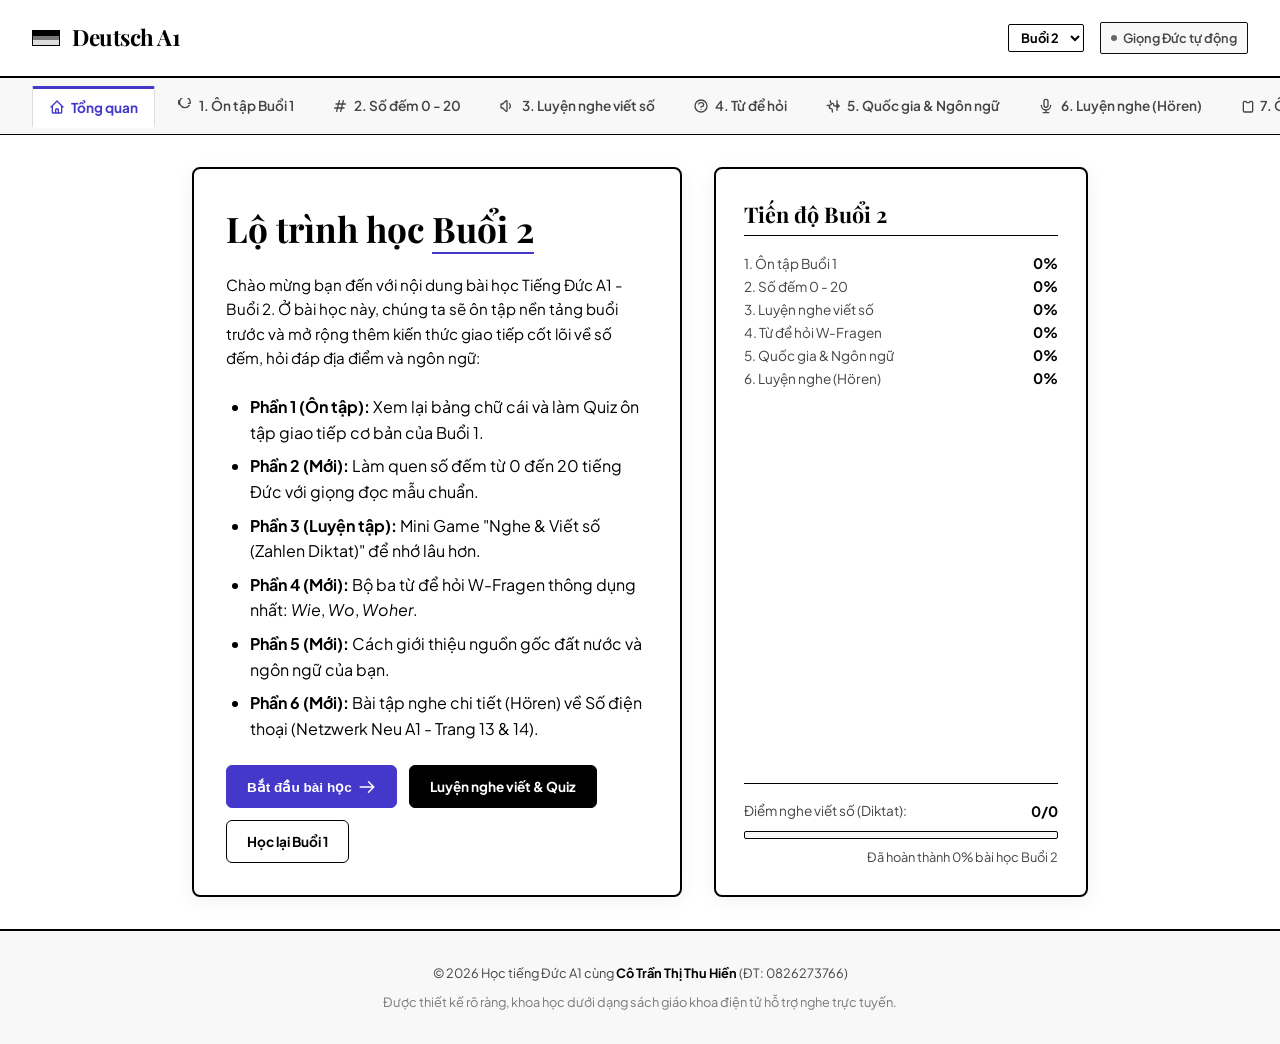
==== commit 019ec592: "buổi 3" ====
--- a/buoi2.html
+++ b/buoi2.html
@@ -58,6 +58,7 @@
       <select class="form-input" style="padding: 0.25rem 0.5rem; font-size: 0.8rem; font-weight: 700; border: 1.5px solid #000; border-radius: var(--radius-sm); cursor: pointer;" onchange="window.location.href=this.value">
         <option value="index.html">Buổi 1</option>
         <option value="buoi2.html" selected>Buổi 2</option>
+        <option value="buoi3.html">Buổi 3</option>
       </select>
       <div class="tts-status" id="ttsStatus" title="Trạng thái giọng đọc phát âm chuẩn">
         <span class="tts-indicator"></span> Đang tải giọng đọc...
--- a/style.css
+++ b/style.css
@@ -173,11 +173,11 @@
   background: var(--bg-hover);
 }
 .tab-btn.active {
-  color: var(--text-main);
-  background: var(--bg-page);
-  border-top: 2px solid #000000;
-  border-left: 2px solid #000000;
-  border-right: 2px solid #000000;
+  color: #4338ca;
+  background: var(--bg-page);
+  border-top: 3px solid #4338ca;
+  border-left: 1px solid #ddd;
+  border-right: 1px solid #ddd;
   border-bottom: 2px solid var(--bg-page); /* Merge with the active page content block */
   font-weight: 700;
   margin-bottom: -2px; /* Pull down slightly to cover the nav border line */
@@ -242,8 +242,9 @@
 .welcome-card {
   background: var(--bg-page);
   border: 2px solid #000000;
-  border-radius: var(--radius-sm);
+  border-radius: 8px;
   padding: 2rem;
+  box-shadow: 0 4px 20px rgba(0,0,0,0.06);
 }
 .welcome-card h1 {
   font-family: var(--font-serif);
@@ -251,7 +252,7 @@
   margin-bottom: 1rem;
 }
 .welcome-card h1 span {
-  border-bottom: 2px double #000000;
+  border-bottom: 2px double #4338ca;
 }
 .welcome-card p {
   font-size: 0.95rem;
@@ -266,23 +267,29 @@
 }
 
 .btn-primary {
-  background: #000000;
+  background: #4338ca;
   color: #ffffff;
-  border: 1.5px solid #000000;
+  border: 1.5px solid #4338ca;
   padding: 0.6rem 1.25rem;
   font-weight: 700;
   font-size: 0.85rem;
   cursor: pointer;
-  border-radius: var(--radius-sm);
+  border-radius: 6px;
   display: flex;
   align-items: center;
   gap: 0.4rem;
-  transition: var(--transition);
+  transition: all 0.2s ease;
   text-decoration: none;
 }
 .btn-primary:hover {
-  background: var(--bg-hover);
-  color: #000000;
+  background: #3730a3;
+  color: #ffffff;
+  transform: translateY(-1px);
+  box-shadow: 0 4px 12px rgba(67,56,202,0.3);
+}
+.btn-primary:active {
+  transform: translateY(0);
+  box-shadow: none;
 }
 
 .btn-secondary {
@@ -293,8 +300,8 @@
   font-weight: 700;
   font-size: 0.85rem;
   cursor: pointer;
-  border-radius: var(--radius-sm);
-  transition: var(--transition);
+  border-radius: 6px;
+  transition: all 0.2s ease;
   text-decoration: none;
 }
 .btn-secondary:hover {
@@ -304,11 +311,12 @@
 .progress-card {
   background: var(--bg-page);
   border: 2px solid #000000;
-  border-radius: var(--radius-sm);
+  border-radius: 8px;
   padding: 1.75rem;
   display: flex;
   flex-direction: column;
   justify-content: space-between;
+  box-shadow: 0 4px 20px rgba(0,0,0,0.06);
 }
 .progress-card h2 {
   font-family: var(--font-serif);
@@ -345,34 +353,40 @@
 }
 .progress-bar-inner {
   height: 100%;
-  background-color: #000000;
+  background: linear-gradient(90deg, #4338ca, #6366f1);
   width: 0%;
-  transition: width 0.5s ease;
+  transition: width 0.8s cubic-bezier(0.4, 0, 0.2, 1);
+  border-radius: inherit;
 }
 
 /* SECTION 1: ALPHABET */
 .alphabet-grid {
   display: grid;
-  grid-template-columns: repeat(auto-fill, minmax(100px, 1fr));
-  gap: 0.5rem;
+  grid-template-columns: repeat(auto-fill, minmax(135px, 1fr));
+  gap: 0.6rem;
   margin-bottom: 1.5rem;
 }
 
 .letter-card {
   background: var(--bg-page);
   border: 1.5px solid #000000;
-  border-radius: var(--radius-sm);
+  border-radius: 6px;
   padding: 1rem 0.25rem;
   display: flex;
   flex-direction: column;
   align-items: center;
   cursor: pointer;
   position: relative;
-  transition: var(--transition);
+  transition: all 0.2s ease;
 }
 .letter-card:hover {
   background: var(--bg-hover);
-  transform: translateY(-1px);
+  transform: translateY(-2px);
+  box-shadow: 0 4px 12px rgba(0,0,0,0.08);
+}
+.letter-card:active {
+  transform: translateY(0);
+  box-shadow: none;
 }
 .letter-card .chars {
   font-family: var(--font-serif);
@@ -388,9 +402,14 @@
 }
 .letter-card .play-icon {
   position: absolute;
-  right: 4px;
-  top: 4px;
+  right: 5px;
+  top: 5px;
   color: var(--text-light);
+  opacity: 0.5;
+  transition: opacity 0.2s ease;
+}
+.letter-card:hover .play-icon {
+  opacity: 1;
 }
 .letter-card svg {
   width: 10px;
@@ -566,6 +585,11 @@
 .phrase-card:hover {
   background: var(--bg-hover);
 }
+.phrase-card.visited {
+  border-color: #000000;
+  border-width: 1.5px;
+  background: var(--bg-highlight);
+}
 .phrase-info {
   display: flex;
   flex-direction: column;
@@ -676,12 +700,10 @@
   white-space: pre-line;
 }
 .exercise-preview-text span {
-  border-bottom: 1.5px solid #000000;
-  padding: 0 4px;
-  font-weight: 700;
-  display: inline-block;
-  min-width: 80px;
-  text-align: center;
+  border-bottom: 1.5px solid #4338ca;
+  padding: 0 2px;
+  font-weight: 700;
+  display: inline;
 }
 .exercise-speak-btn {
   margin-top: 1rem;
@@ -690,8 +712,8 @@
 /* SECTION 4: PRONUNCIATION */
 .rules-container {
   display: grid;
-  grid-template-columns: 1fr 1fr;
-  gap: 2rem;
+  grid-template-columns: repeat(auto-fit, minmax(260px, 1fr));
+  gap: 1.5rem;
 }
 @media (max-width: 768px) {
   .rules-container {
@@ -825,10 +847,16 @@
   display: flex;
   justify-content: space-between;
   align-items: center;
-  transition: var(--transition);
+  transition: transform 0.1s ease, box-shadow 0.1s ease, background-color 0.15s ease;
 }
 .option-btn:hover:not(:disabled) {
   background: var(--bg-hover);
+  transform: translate(-2px, -2px);
+  box-shadow: 2px 2px 0px #000000;
+}
+.option-btn:active:not(:disabled) {
+  transform: translate(0, 0);
+  box-shadow: none;
 }
 
 /* Simple high-contrast quiz colors */
@@ -846,10 +874,11 @@
 
 .quiz-feedback {
   margin-top: 1rem;
-  padding: 0.8rem;
-  border-radius: var(--radius-sm);
-  font-weight: 600;
-  font-size: 0.85rem;
+  padding: 1rem 1.25rem;
+  border-radius: var(--radius-md);
+  font-weight: 500;
+  font-size: 0.9rem;
+  line-height: 1.5;
   display: none;
 }
 .quiz-feedback.correct {
